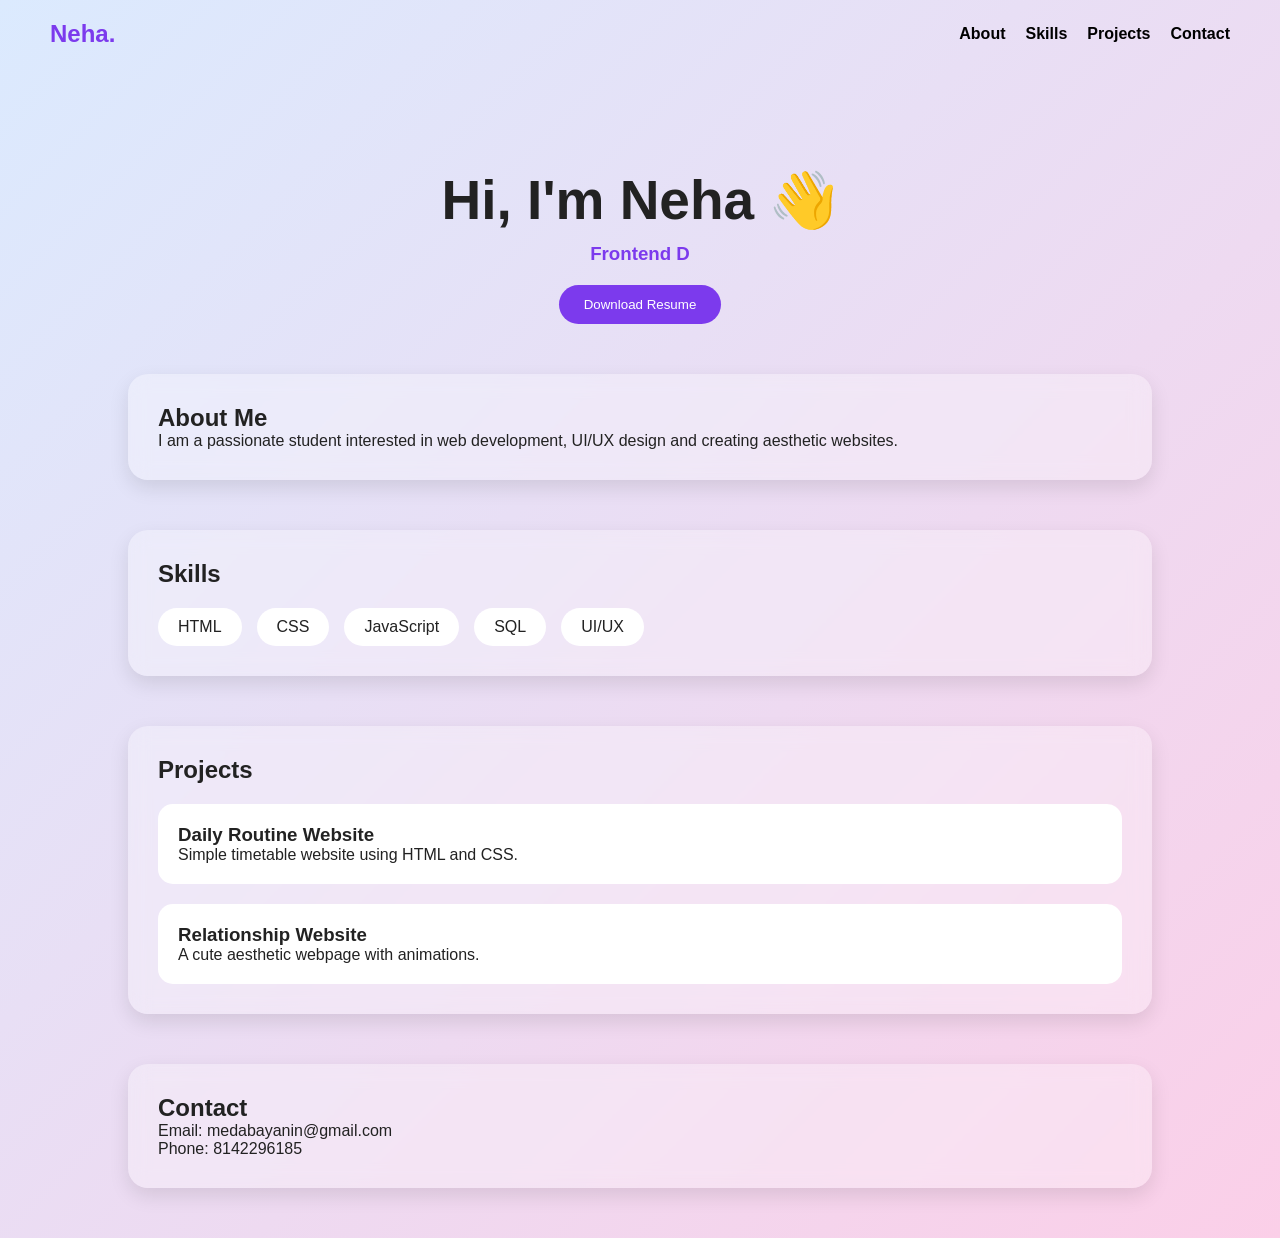
==== index.html @ a2f781de "First commit" ====
<!DOCTYPE html>
<html lang="en">
<head>
  <meta charset="UTF-8" />
  <meta name="viewport" content="width=device-width, initial-scale=1.0"/>
  <title>My Portfolio</title>
  <link rel="stylesheet" href="style.css"/>
</head>
<body>

  <header>
    <nav>
      <h2 class="logo">Neha.</h2>

      <ul>
        <li><a href="#about">About</a></li>
        <li><a href="#skills">Skills</a></li>
        <li><a href="#projects">Projects</a></li>
        <li><a href="#contact">Contact</a></li>
      </ul>
    </nav>

    <div class="hero">
      <h1>Hi, I'm Neha 👋</h1>
      <h3><span id="typing"></span></h3>
      <button>Download Resume</button>
    </div>
  </header>

  <section id="about" class="card">
    <h2>About Me</h2>
    <p>
      I am a passionate student interested in web development,
      UI/UX design and creating aesthetic websites.
    </p>
  </section>

  <section id="skills" class="card">
    <h2>Skills</h2>

    <div class="skills-container">
      <div class="skill">HTML</div>
      <div class="skill">CSS</div>
      <div class="skill">JavaScript</div>
      <div class="skill">SQL</div>
      <div class="skill">UI/UX</div>
    </div>
  </section>

  <section id="projects" class="card">
    <h2>Projects</h2>

    <div class="project-box">
      <h3>Daily Routine Website</h3>
      <p>Simple timetable website using HTML and CSS.</p>
    </div>

    <div class="project-box">
      <h3>Relationship Website</h3>
      <p>A cute aesthetic webpage with animations.</p>
    </div>
  </section>

  <section id="contact" class="card">
    <h2>Contact</h2>

    <p>Email: medabayanin@gmail.com</p>
    <p>Phone: 8142296185</p>
  </section>

  <script src="script.js"></script>
</body>
</html>
---- style.css ----
*{
  margin:0;
  padding:0;
  box-sizing:border-box;
  font-family:Arial, sans-serif;
}

body{
  background: linear-gradient(135deg,#dbeafe,#fbcfe8);
  color:#222;
  min-height:100vh;
}

nav{
  display:flex;
  justify-content:space-between;
  align-items:center;
  padding:20px 50px;
}

nav ul{
  display:flex;
  gap:20px;
  list-style:none;
}

nav a{
  text-decoration:none;
  color:black;
  font-weight:bold;
}

.logo{
  color:#7c3aed;
}

.hero{
  text-align:center;
  margin-top:100px;
}

.hero h1{
  font-size:55px;
}

.hero h3{
  margin-top:10px;
  color:#7c3aed;
}

button{
  margin-top:20px;
  padding:12px 25px;
  border:none;
  border-radius:25px;
  background:#7c3aed;
  color:white;
  cursor:pointer;
  transition:0.3s;
}

button:hover{
  transform:scale(1.05);
}

.card{
  width:80%;
  margin:50px auto;
  padding:30px;
  border-radius:20px;
  backdrop-filter:blur(10px);
  background:rgba(255,255,255,0.3);
  box-shadow:0 8px 20px rgba(0,0,0,0.1);
}

.skills-container{
  display:flex;
  gap:15px;
  flex-wrap:wrap;
  margin-top:20px;
}

.skill{
  padding:10px 20px;
  background:white;
  border-radius:20px;
}

.project-box{
  background:white;
  padding:20px;
  margin-top:20px;
  border-radius:15px;
}
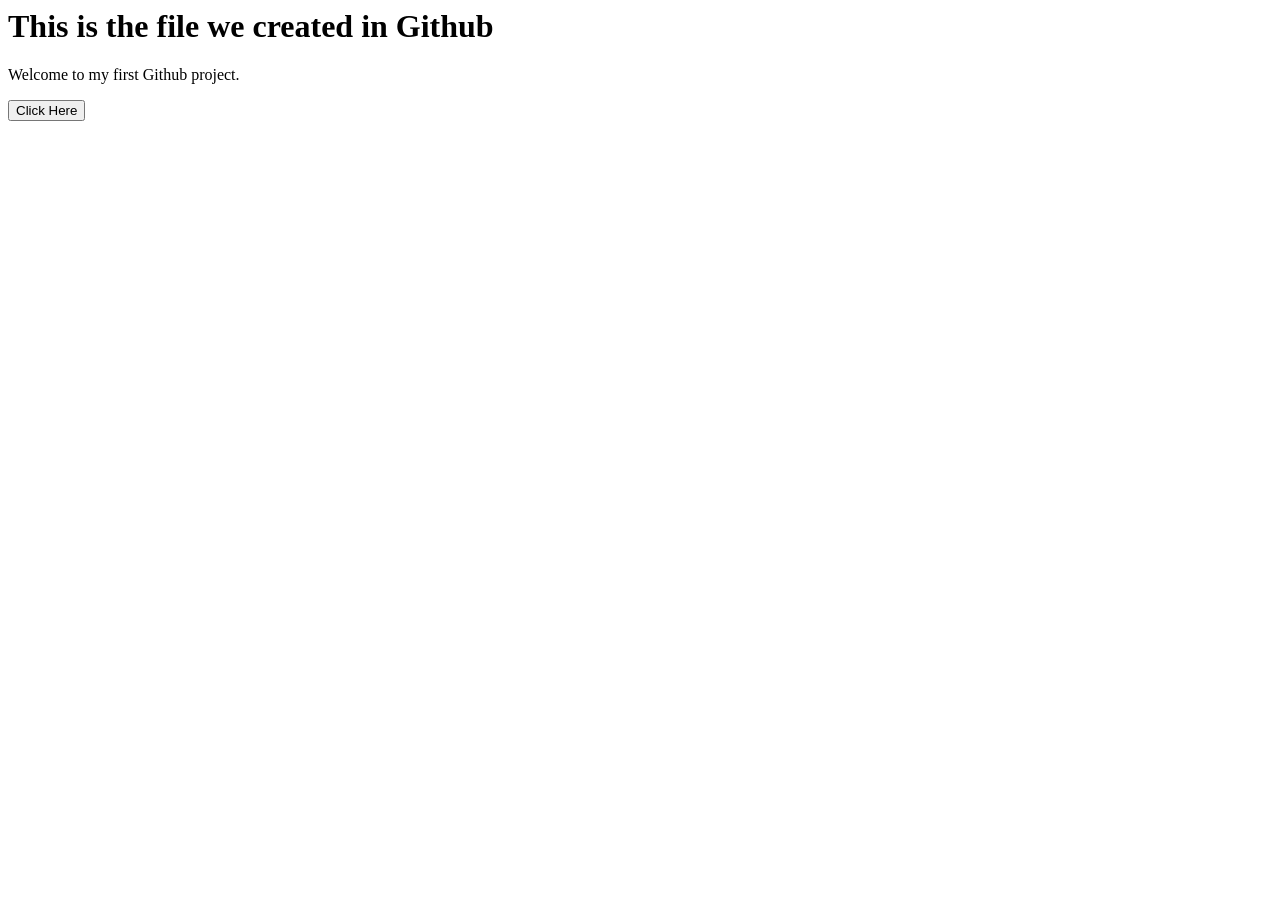
==== commit a7c193fd: "Create index.html for initial project setup This repository contains my MERN stack practice files an" ====
--- a/index.html
+++ b/index.html
@@ -1,73 +1,14 @@
-<!DOCTYPE html>
-<html lang="en">
-<head>
-  <meta charset="UTF-8" />
-  <meta name="viewport" content="width=device-width, initial-scale=1.0"/>
-  <title>My Portfolio</title>
-  <link rel="stylesheet" href="style.css"/>
-</head>
-<body>
-
-  <header>
-    <nav>
-      <h2 class="logo">Neha.</h2>
-
-      <ul>
-        <li><a href="#about">About</a></li>
-        <li><a href="#skills">Skills</a></li>
-        <li><a href="#projects">Projects</a></li>
-        <li><a href="#contact">Contact</a></li>
-      </ul>
-    </nav>
-
-    <div class="hero">
-      <h1>Hi, I'm Neha 👋</h1>
-      <h3><span id="typing"></span></h3>
-      <button>Download Resume</button>
-    </div>
-  </header>
-
-  <section id="about" class="card">
-    <h2>About Me</h2>
+<html>
+  <head>
+    <title>Test Github</title>
+  </head>
+  <body>
+    <h1>This is the file we created in Github</h1>
     <p>
-      I am a passionate student interested in web development,
-      UI/UX design and creating aesthetic websites.
+      Welcome to my first Github project.
     </p>
-  </section>
-
-  <section id="skills" class="card">
-    <h2>Skills</h2>
-
-    <div class="skills-container">
-      <div class="skill">HTML</div>
-      <div class="skill">CSS</div>
-      <div class="skill">JavaScript</div>
-      <div class="skill">SQL</div>
-      <div class="skill">UI/UX</div>
-    </div>
-  </section>
-
-  <section id="projects" class="card">
-    <h2>Projects</h2>
-
-    <div class="project-box">
-      <h3>Daily Routine Website</h3>
-      <p>Simple timetable website using HTML and CSS.</p>
-    </div>
-
-    <div class="project-box">
-      <h3>Relationship Website</h3>
-      <p>A cute aesthetic webpage with animations.</p>
-    </div>
-  </section>
-
-  <section id="contact" class="card">
-    <h2>Contact</h2>
-
-    <p>Email: medabayanin@gmail.com</p>
-    <p>Phone: 8142296185</p>
-  </section>
-
-  <script src="script.js"></script>
-</body>
-</html>+    <button>
+      Click Here
+    </button>
+  </body>
+</html>
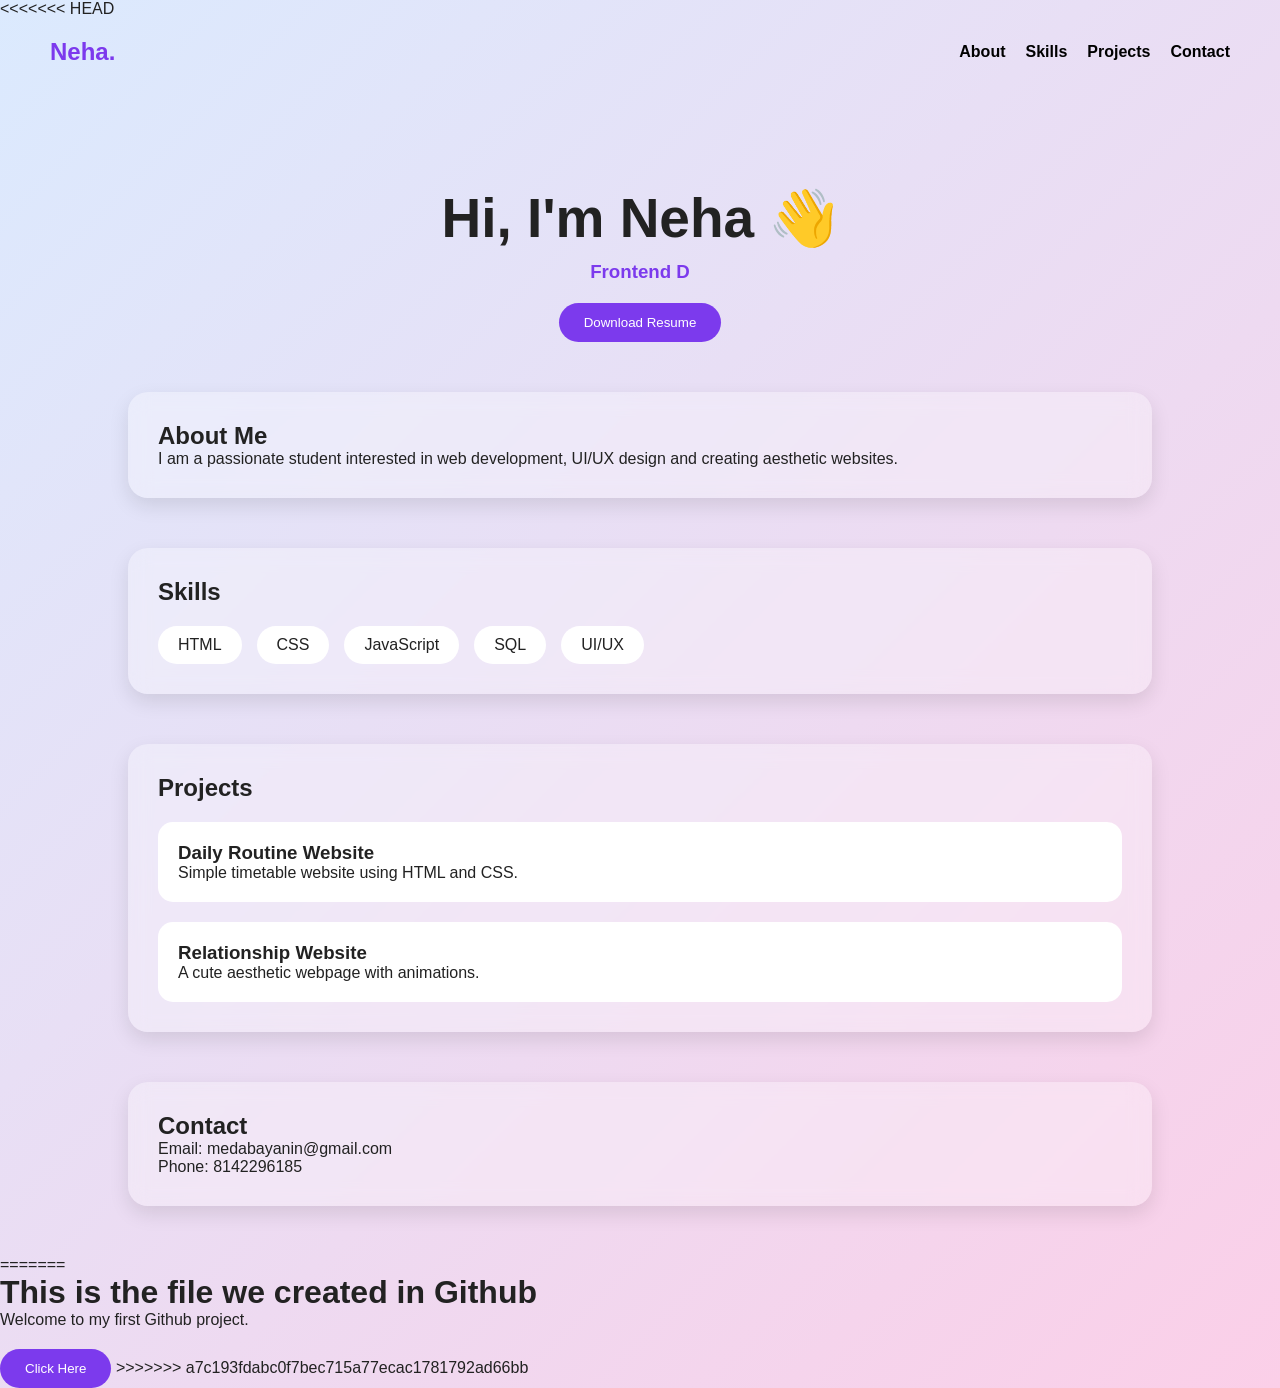
==== commit 4569239a: "Merge resolved" ====
--- a/index.html
+++ b/index.html
@@ -1,3 +1,78 @@
+<<<<<<< HEAD
+<!DOCTYPE html>
+<html lang="en">
+<head>
+  <meta charset="UTF-8" />
+  <meta name="viewport" content="width=device-width, initial-scale=1.0"/>
+  <title>My Portfolio</title>
+  <link rel="stylesheet" href="style.css"/>
+</head>
+<body>
+
+  <header>
+    <nav>
+      <h2 class="logo">Neha.</h2>
+
+      <ul>
+        <li><a href="#about">About</a></li>
+        <li><a href="#skills">Skills</a></li>
+        <li><a href="#projects">Projects</a></li>
+        <li><a href="#contact">Contact</a></li>
+      </ul>
+    </nav>
+
+    <div class="hero">
+      <h1>Hi, I'm Neha 👋</h1>
+      <h3><span id="typing"></span></h3>
+      <button>Download Resume</button>
+    </div>
+  </header>
+
+  <section id="about" class="card">
+    <h2>About Me</h2>
+    <p>
+      I am a passionate student interested in web development,
+      UI/UX design and creating aesthetic websites.
+    </p>
+  </section>
+
+  <section id="skills" class="card">
+    <h2>Skills</h2>
+
+    <div class="skills-container">
+      <div class="skill">HTML</div>
+      <div class="skill">CSS</div>
+      <div class="skill">JavaScript</div>
+      <div class="skill">SQL</div>
+      <div class="skill">UI/UX</div>
+    </div>
+  </section>
+
+  <section id="projects" class="card">
+    <h2>Projects</h2>
+
+    <div class="project-box">
+      <h3>Daily Routine Website</h3>
+      <p>Simple timetable website using HTML and CSS.</p>
+    </div>
+
+    <div class="project-box">
+      <h3>Relationship Website</h3>
+      <p>A cute aesthetic webpage with animations.</p>
+    </div>
+  </section>
+
+  <section id="contact" class="card">
+    <h2>Contact</h2>
+
+    <p>Email: medabayanin@gmail.com</p>
+    <p>Phone: 8142296185</p>
+  </section>
+
+  <script src="script.js"></script>
+</body>
+</html>
+=======
 <html>
   <head>
     <title>Test Github</title>
@@ -12,3 +87,4 @@
     </button>
   </body>
 </html>
+>>>>>>> a7c193fdabc0f7bec715a77ecac1781792ad66bb
--- a/style.css
+++ b/style.css
@@ -0,0 +1,94 @@
+*{
+  margin:0;
+  padding:0;
+  box-sizing:border-box;
+  font-family:Arial, sans-serif;
+}
+
+body{
+  background: linear-gradient(135deg,#dbeafe,#fbcfe8);
+  color:#222;
+  min-height:100vh;
+}
+
+nav{
+  display:flex;
+  justify-content:space-between;
+  align-items:center;
+  padding:20px 50px;
+}
+
+nav ul{
+  display:flex;
+  gap:20px;
+  list-style:none;
+}
+
+nav a{
+  text-decoration:none;
+  color:black;
+  font-weight:bold;
+}
+
+.logo{
+  color:#7c3aed;
+}
+
+.hero{
+  text-align:center;
+  margin-top:100px;
+}
+
+.hero h1{
+  font-size:55px;
+}
+
+.hero h3{
+  margin-top:10px;
+  color:#7c3aed;
+}
+
+button{
+  margin-top:20px;
+  padding:12px 25px;
+  border:none;
+  border-radius:25px;
+  background:#7c3aed;
+  color:white;
+  cursor:pointer;
+  transition:0.3s;
+}
+
+button:hover{
+  transform:scale(1.05);
+}
+
+.card{
+  width:80%;
+  margin:50px auto;
+  padding:30px;
+  border-radius:20px;
+  backdrop-filter:blur(10px);
+  background:rgba(255,255,255,0.3);
+  box-shadow:0 8px 20px rgba(0,0,0,0.1);
+}
+
+.skills-container{
+  display:flex;
+  gap:15px;
+  flex-wrap:wrap;
+  margin-top:20px;
+}
+
+.skill{
+  padding:10px 20px;
+  background:white;
+  border-radius:20px;
+}
+
+.project-box{
+  background:white;
+  padding:20px;
+  margin-top:20px;
+  border-radius:15px;
+}
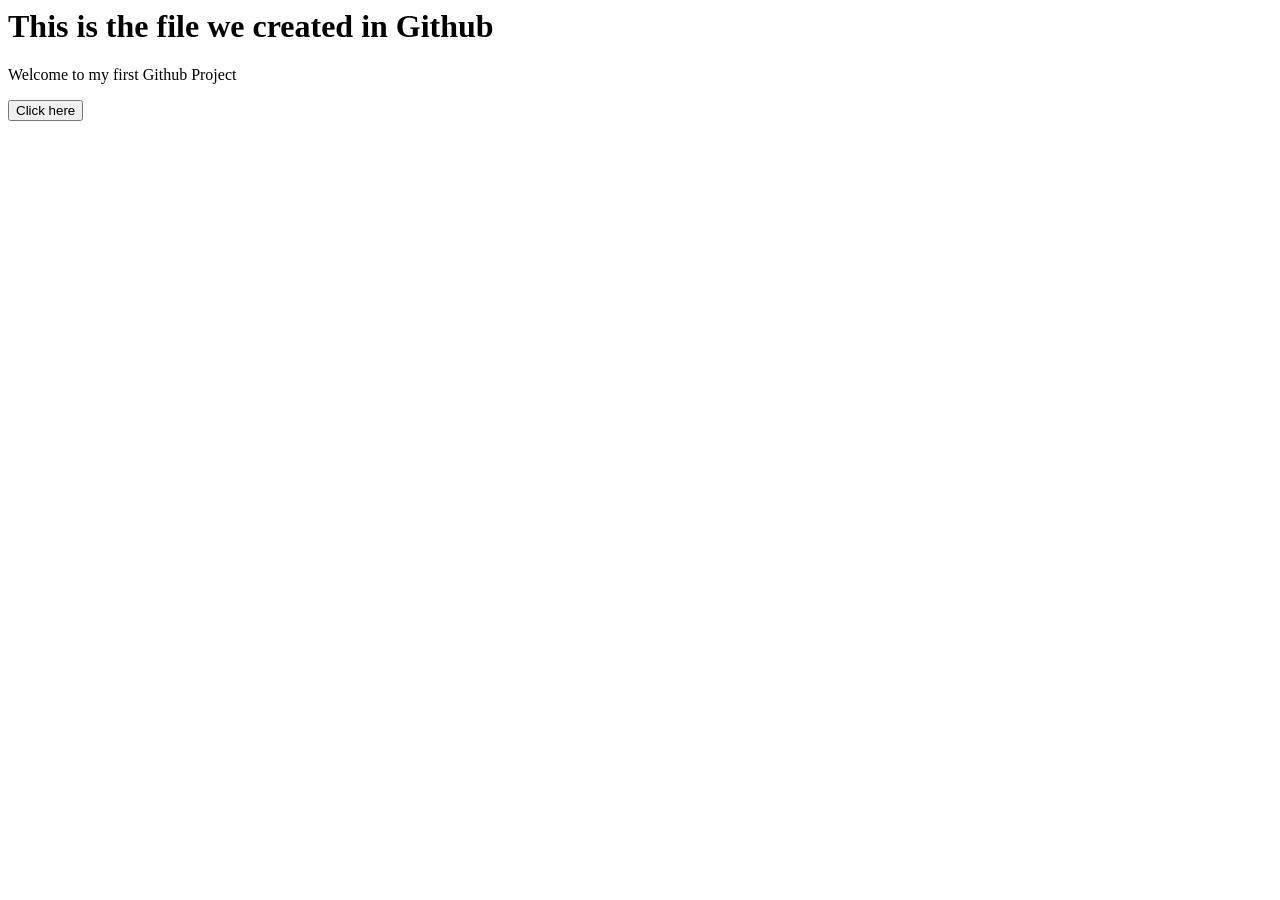
==== commit 679873c1: "Create index.html with basic HTML structure This is the first file i created in a Github" ====
--- a/index.html
+++ b/index.html
@@ -1,78 +1,3 @@
-<<<<<<< HEAD
-<!DOCTYPE html>
-<html lang="en">
-<head>
-  <meta charset="UTF-8" />
-  <meta name="viewport" content="width=device-width, initial-scale=1.0"/>
-  <title>My Portfolio</title>
-  <link rel="stylesheet" href="style.css"/>
-</head>
-<body>
-
-  <header>
-    <nav>
-      <h2 class="logo">Neha.</h2>
-
-      <ul>
-        <li><a href="#about">About</a></li>
-        <li><a href="#skills">Skills</a></li>
-        <li><a href="#projects">Projects</a></li>
-        <li><a href="#contact">Contact</a></li>
-      </ul>
-    </nav>
-
-    <div class="hero">
-      <h1>Hi, I'm Neha 👋</h1>
-      <h3><span id="typing"></span></h3>
-      <button>Download Resume</button>
-    </div>
-  </header>
-
-  <section id="about" class="card">
-    <h2>About Me</h2>
-    <p>
-      I am a passionate student interested in web development,
-      UI/UX design and creating aesthetic websites.
-    </p>
-  </section>
-
-  <section id="skills" class="card">
-    <h2>Skills</h2>
-
-    <div class="skills-container">
-      <div class="skill">HTML</div>
-      <div class="skill">CSS</div>
-      <div class="skill">JavaScript</div>
-      <div class="skill">SQL</div>
-      <div class="skill">UI/UX</div>
-    </div>
-  </section>
-
-  <section id="projects" class="card">
-    <h2>Projects</h2>
-
-    <div class="project-box">
-      <h3>Daily Routine Website</h3>
-      <p>Simple timetable website using HTML and CSS.</p>
-    </div>
-
-    <div class="project-box">
-      <h3>Relationship Website</h3>
-      <p>A cute aesthetic webpage with animations.</p>
-    </div>
-  </section>
-
-  <section id="contact" class="card">
-    <h2>Contact</h2>
-
-    <p>Email: medabayanin@gmail.com</p>
-    <p>Phone: 8142296185</p>
-  </section>
-
-  <script src="script.js"></script>
-</body>
-</html>
-=======
 <html>
   <head>
     <title>Test Github</title>
@@ -80,11 +5,10 @@
   <body>
     <h1>This is the file we created in Github</h1>
     <p>
-      Welcome to my first Github project.
+      Welcome to my first Github Project
     </p>
     <button>
-      Click Here
+      Click here
     </button>
   </body>
 </html>
->>>>>>> a7c193fdabc0f7bec715a77ecac1781792ad66bb
